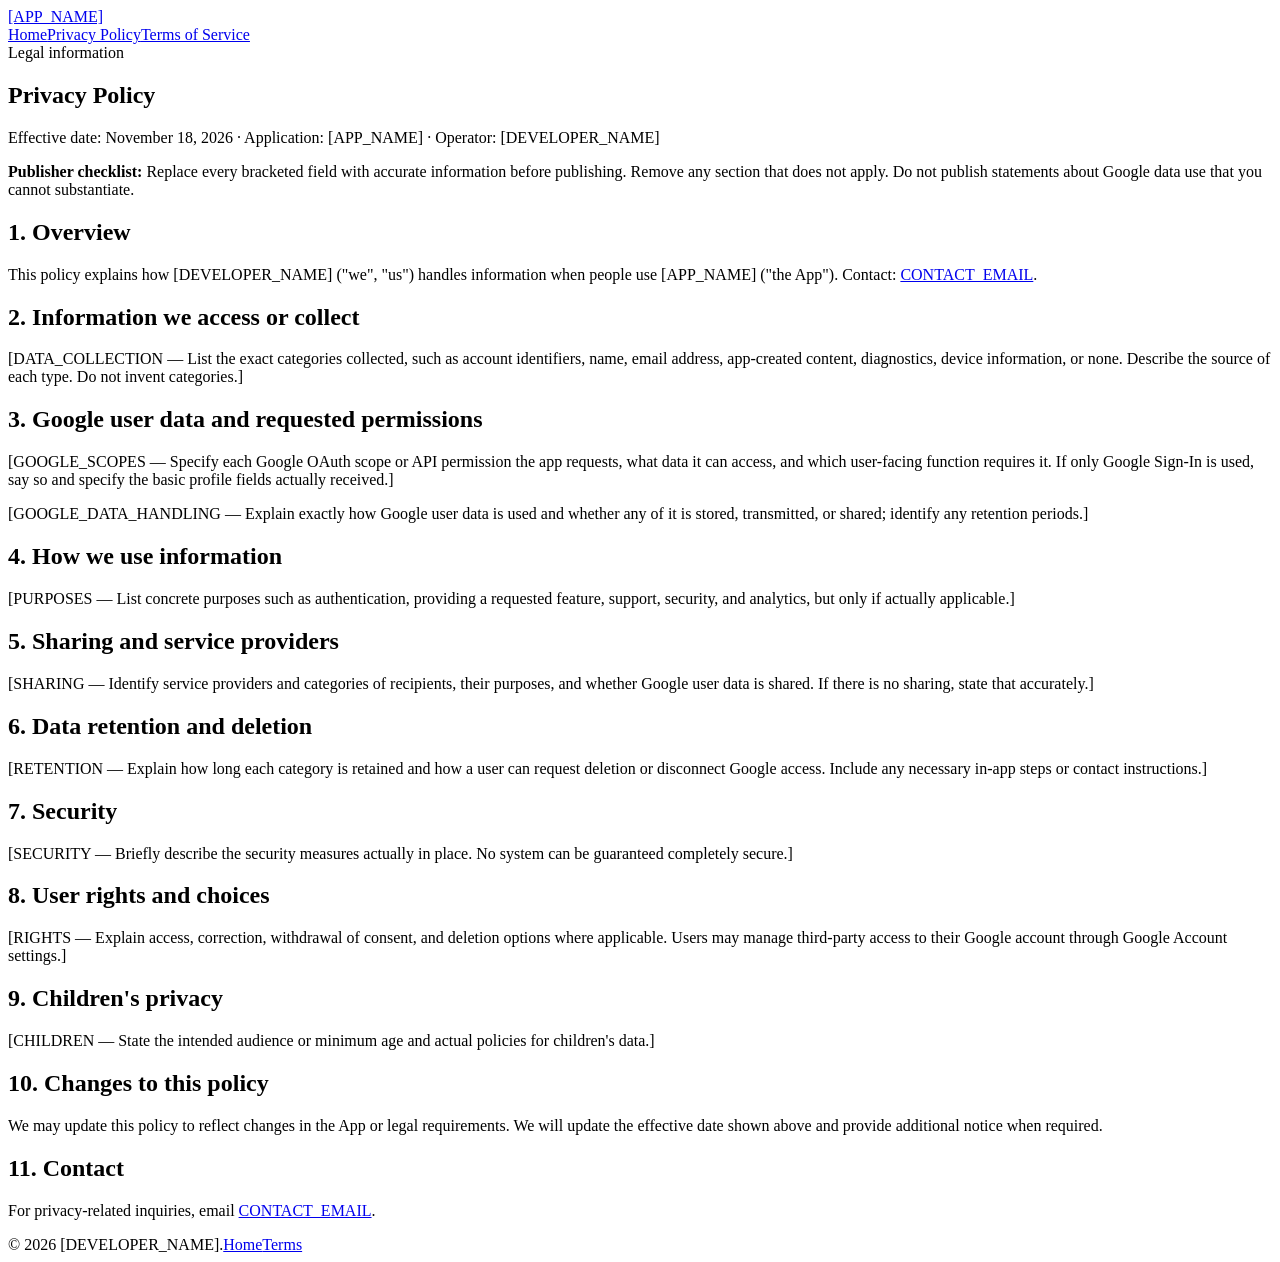
==== privacy.html @ 818016ea "Add privacy.html for OAuth legal pages" ====
<!doctype html>
<html lang="en"><head><meta charset="utf-8"><meta name="viewport" content="width=device-width, initial-scale=1"><meta name="description" content="Privacy Policy for [APP_NAME]."><title>Privacy Policy — [APP_NAME]</title><link rel="stylesheet" href="style.css"></head>
<body><header class="top"><div class="wrap"><a class="brand" href="./">[APP_NAME]</a><nav class="nav" aria-label="Main navigation"><a href="./">Home</a><a href="privacy.html" aria-current="page">Privacy Policy</a><a href="terms.html">Terms of Service</a></nav></div></header>
<main class="wrap"><article class="surface"><div class="kicker">Legal information</div><h1>Privacy Policy</h1><p class="meta">Effective date: November 18, 2026 · Application: [APP_NAME] · Operator: [DEVELOPER_NAME]</p><div class="note"><strong>Publisher checklist:</strong> Replace every bracketed field with accurate information before publishing. Remove any section that does not apply. Do not publish statements about Google data use that you cannot substantiate.</div>
<h2>1. Overview</h2><p>This policy explains how [DEVELOPER_NAME] ("we", "us") handles information when people use [APP_NAME] ("the App"). Contact: <a href="mailto:CONTACT_EMAIL">CONTACT_EMAIL</a>.</p>
<h2>2. Information we access or collect</h2><p>[DATA_COLLECTION — List the exact categories collected, such as account identifiers, name, email address, app-created content, diagnostics, device information, or none. Describe the source of each type. Do not invent categories.]</p>
<h2>3. Google user data and requested permissions</h2><p>[GOOGLE_SCOPES — Specify each Google OAuth scope or API permission the app requests, what data it can access, and which user-facing function requires it. If only Google Sign-In is used, say so and specify the basic profile fields actually received.]</p><p>[GOOGLE_DATA_HANDLING — Explain exactly how Google user data is used and whether any of it is stored, transmitted, or shared; identify any retention periods.]</p>
<h2>4. How we use information</h2><p>[PURPOSES — List concrete purposes such as authentication, providing a requested feature, support, security, and analytics, but only if actually applicable.]</p>
<h2>5. Sharing and service providers</h2><p>[SHARING — Identify service providers and categories of recipients, their purposes, and whether Google user data is shared. If there is no sharing, state that accurately.]</p>
<h2>6. Data retention and deletion</h2><p>[RETENTION — Explain how long each category is retained and how a user can request deletion or disconnect Google access. Include any necessary in-app steps or contact instructions.]</p>
<h2>7. Security</h2><p>[SECURITY — Briefly describe the security measures actually in place. No system can be guaranteed completely secure.]</p>
<h2>8. User rights and choices</h2><p>[RIGHTS — Explain access, correction, withdrawal of consent, and deletion options where applicable. Users may manage third-party access to their Google account through Google Account settings.]</p>
<h2>9. Children's privacy</h2><p>[CHILDREN — State the intended audience or minimum age and actual policies for children's data.]</p>
<h2>10. Changes to this policy</h2><p>We may update this policy to reflect changes in the App or legal requirements. We will update the effective date shown above and provide additional notice when required.</p>
<h2>11. Contact</h2><p>For privacy-related inquiries, email <a href="mailto:CONTACT_EMAIL">CONTACT_EMAIL</a>.</p></article></main>
<footer><div class="wrap"><span>© 2026 [DEVELOPER_NAME].</span><span><a href="./">Home</a><a href="terms.html">Terms</a></span></div></footer></body></html>
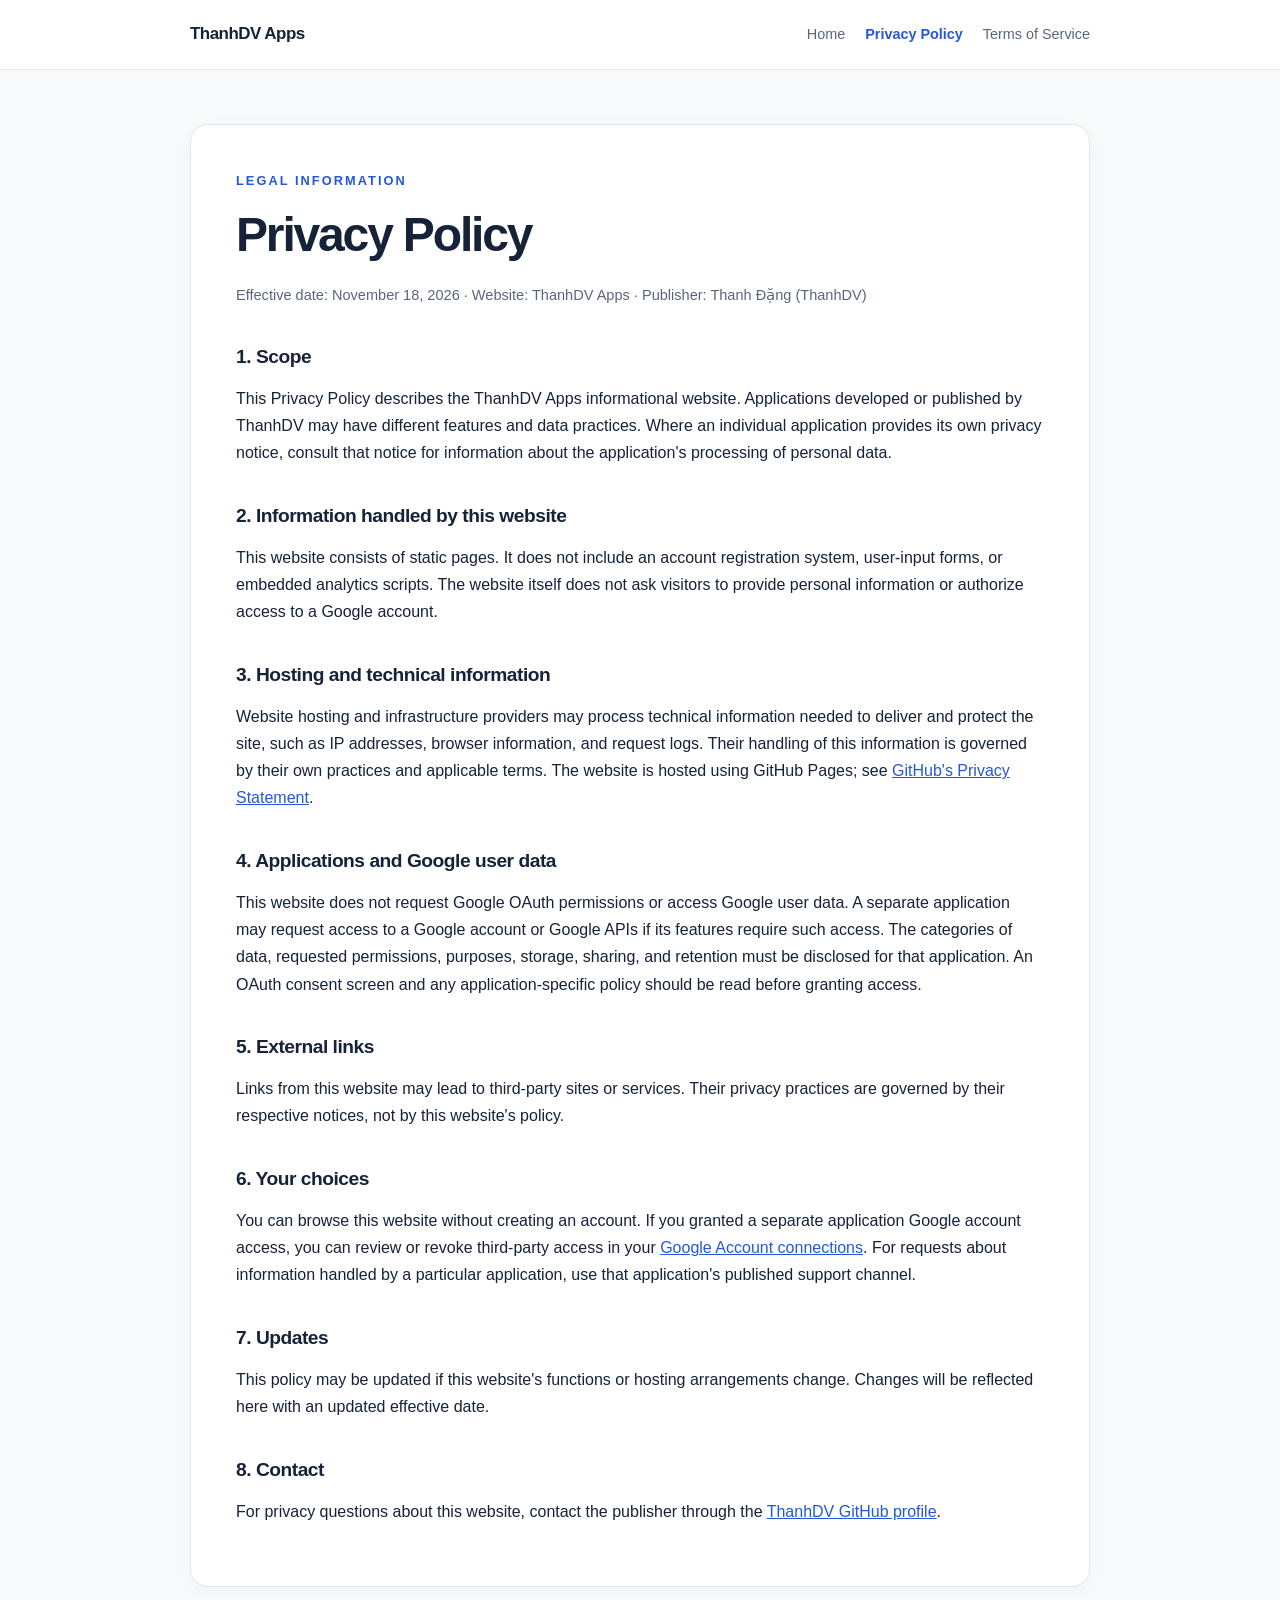
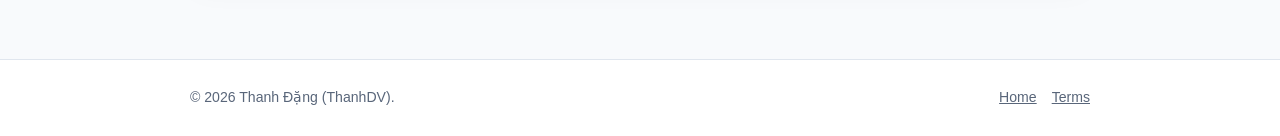
==== commit 5948cd23: "Replace starter placeholders in privacy.html" ====
--- a/privacy.html
+++ b/privacy.html
@@ -1,16 +1,13 @@
 <!doctype html>
-<html lang="en"><head><meta charset="utf-8"><meta name="viewport" content="width=device-width, initial-scale=1"><meta name="description" content="Privacy Policy for [APP_NAME]."><title>Privacy Policy — [APP_NAME]</title><link rel="stylesheet" href="style.css"></head>
-<body><header class="top"><div class="wrap"><a class="brand" href="./">[APP_NAME]</a><nav class="nav" aria-label="Main navigation"><a href="./">Home</a><a href="privacy.html" aria-current="page">Privacy Policy</a><a href="terms.html">Terms of Service</a></nav></div></header>
-<main class="wrap"><article class="surface"><div class="kicker">Legal information</div><h1>Privacy Policy</h1><p class="meta">Effective date: November 18, 2026 · Application: [APP_NAME] · Operator: [DEVELOPER_NAME]</p><div class="note"><strong>Publisher checklist:</strong> Replace every bracketed field with accurate information before publishing. Remove any section that does not apply. Do not publish statements about Google data use that you cannot substantiate.</div>
-<h2>1. Overview</h2><p>This policy explains how [DEVELOPER_NAME] ("we", "us") handles information when people use [APP_NAME] ("the App"). Contact: <a href="mailto:CONTACT_EMAIL">CONTACT_EMAIL</a>.</p>
-<h2>2. Information we access or collect</h2><p>[DATA_COLLECTION — List the exact categories collected, such as account identifiers, name, email address, app-created content, diagnostics, device information, or none. Describe the source of each type. Do not invent categories.]</p>
-<h2>3. Google user data and requested permissions</h2><p>[GOOGLE_SCOPES — Specify each Google OAuth scope or API permission the app requests, what data it can access, and which user-facing function requires it. If only Google Sign-In is used, say so and specify the basic profile fields actually received.]</p><p>[GOOGLE_DATA_HANDLING — Explain exactly how Google user data is used and whether any of it is stored, transmitted, or shared; identify any retention periods.]</p>
-<h2>4. How we use information</h2><p>[PURPOSES — List concrete purposes such as authentication, providing a requested feature, support, security, and analytics, but only if actually applicable.]</p>
-<h2>5. Sharing and service providers</h2><p>[SHARING — Identify service providers and categories of recipients, their purposes, and whether Google user data is shared. If there is no sharing, state that accurately.]</p>
-<h2>6. Data retention and deletion</h2><p>[RETENTION — Explain how long each category is retained and how a user can request deletion or disconnect Google access. Include any necessary in-app steps or contact instructions.]</p>
-<h2>7. Security</h2><p>[SECURITY — Briefly describe the security measures actually in place. No system can be guaranteed completely secure.]</p>
-<h2>8. User rights and choices</h2><p>[RIGHTS — Explain access, correction, withdrawal of consent, and deletion options where applicable. Users may manage third-party access to their Google account through Google Account settings.]</p>
-<h2>9. Children's privacy</h2><p>[CHILDREN — State the intended audience or minimum age and actual policies for children's data.]</p>
-<h2>10. Changes to this policy</h2><p>We may update this policy to reflect changes in the App or legal requirements. We will update the effective date shown above and provide additional notice when required.</p>
-<h2>11. Contact</h2><p>For privacy-related inquiries, email <a href="mailto:CONTACT_EMAIL">CONTACT_EMAIL</a>.</p></article></main>
-<footer><div class="wrap"><span>© 2026 [DEVELOPER_NAME].</span><span><a href="./">Home</a><a href="terms.html">Terms</a></span></div></footer></body></html>+<html lang="en"><head><meta charset="utf-8"><meta name="viewport" content="width=device-width, initial-scale=1"><meta name="description" content="Privacy Policy for the ThanhDV Apps informational website."><title>Privacy Policy — ThanhDV Apps</title><link rel="stylesheet" href="style.css"></head>
+<body><header class="top"><div class="wrap"><a class="brand" href="./">ThanhDV Apps</a><nav class="nav" aria-label="Main navigation"><a href="./">Home</a><a href="privacy.html" aria-current="page">Privacy Policy</a><a href="terms.html">Terms of Service</a></nav></div></header>
+<main class="wrap"><article class="surface"><div class="kicker">Legal information</div><h1>Privacy Policy</h1><p class="meta">Effective date: November 18, 2026 · Website: ThanhDV Apps · Publisher: Thanh Đặng (ThanhDV)</p>
+<h2>1. Scope</h2><p>This Privacy Policy describes the ThanhDV Apps informational website. Applications developed or published by ThanhDV may have different features and data practices. Where an individual application provides its own privacy notice, consult that notice for information about the application's processing of personal data.</p>
+<h2>2. Information handled by this website</h2><p>This website consists of static pages. It does not include an account registration system, user-input forms, or embedded analytics scripts. The website itself does not ask visitors to provide personal information or authorize access to a Google account.</p>
+<h2>3. Hosting and technical information</h2><p>Website hosting and infrastructure providers may process technical information needed to deliver and protect the site, such as IP addresses, browser information, and request logs. Their handling of this information is governed by their own practices and applicable terms. The website is hosted using GitHub Pages; see <a href="https://docs.github.com/en/site-policy/privacy-policies/github-general-privacy-statement">GitHub's Privacy Statement</a>.</p>
+<h2>4. Applications and Google user data</h2><p>This website does not request Google OAuth permissions or access Google user data. A separate application may request access to a Google account or Google APIs if its features require such access. The categories of data, requested permissions, purposes, storage, sharing, and retention must be disclosed for that application. An OAuth consent screen and any application-specific policy should be read before granting access.</p>
+<h2>5. External links</h2><p>Links from this website may lead to third-party sites or services. Their privacy practices are governed by their respective notices, not by this website's policy.</p>
+<h2>6. Your choices</h2><p>You can browse this website without creating an account. If you granted a separate application Google account access, you can review or revoke third-party access in your <a href="https://myaccount.google.com/connections">Google Account connections</a>. For requests about information handled by a particular application, use that application's published support channel.</p>
+<h2>7. Updates</h2><p>This policy may be updated if this website's functions or hosting arrangements change. Changes will be reflected here with an updated effective date.</p>
+<h2>8. Contact</h2><p>For privacy questions about this website, contact the publisher through the <a href="https://github.com/ThanhDV143">ThanhDV GitHub profile</a>.</p></article></main>
+<footer><div class="wrap"><span>© 2026 Thanh Đặng (ThanhDV).</span><span><a href="./">Home</a><a href="terms.html">Terms</a></span></div></footer></body></html>
--- a/style.css
+++ b/style.css
@@ -0,0 +1,2 @@
+:root{color-scheme:light;--bg:#f8fafc;--card:#fff;--ink:#152238;--muted:#59667a;--border:#e0e6ee;--accent:#2457dc;--accent-quiet:#eef3ff}
+*{box-sizing:border-box}html{scroll-behavior:smooth}body{margin:0;background:var(--bg);color:var(--ink);font:16px/1.7 -apple-system,BlinkMacSystemFont,"Segoe UI",Roboto,Arial,sans-serif}a{color:var(--accent)}a:hover{text-decoration-thickness:2px}.wrap{width:min(900px,calc(100% - 40px));margin-inline:auto}.top{background:#fff;border-bottom:1px solid var(--border)}.top .wrap{display:flex;align-items:center;justify-content:space-between;gap:18px;padding-block:20px}.brand{color:var(--ink);font-size:1.06rem;font-weight:800;letter-spacing:-.03em;text-decoration:none}.nav{display:flex;gap:20px;flex-wrap:wrap}.nav a{font-size:.9rem;color:var(--muted);text-decoration:none}.nav a[aria-current="page"]{font-weight:700;color:var(--accent)}main{padding-block:54px 72px}.kicker{font-size:.8rem;text-transform:uppercase;font-weight:700;letter-spacing:.16em;color:var(--accent)}h1{letter-spacing:-.045em;font-size:clamp(2rem,5vw,3rem);line-height:1.2;margin:.3em 0 .4em}h2{font-size:1.2rem;letter-spacing:-.025em;margin:2.1rem 0 .5rem}h3{font-size:1rem;margin:1.25rem 0 .35rem}p{margin:.7rem 0 1rem}.lead{font-size:1.15rem;color:var(--muted);max-width:65ch}.surface{background:var(--card);border:1px solid var(--border);border-radius:18px;padding:clamp(22px,4vw,45px);box-shadow:0 5px 28px rgba(20,37,72,.035)}.button{display:inline-block;padding:10px 17px;border-radius:10px;text-decoration:none;background:var(--accent);color:white;font-weight:700}.soft{display:inline-block;background:var(--accent-quiet);padding:4px 9px;border-radius:8px}.meta{color:var(--muted);font-size:.91rem}.note{border-left:3px solid var(--accent);background:var(--accent-quiet);padding:12px 18px;border-radius:0 10px 10px 0;margin:20px 0}.cards{display:grid;grid-template-columns:repeat(2,1fr);gap:16px;margin-top:28px}.tile{padding:24px;background:#fff;border:1px solid var(--border);border-radius:14px;text-decoration:none}.tile h2{margin:0;color:var(--ink)}.tile p{margin:.5rem 0 0;color:var(--muted)}ul{padding-left:24px}footer{border-top:1px solid var(--border);background:#fff;color:var(--muted);font-size:.88rem}footer .wrap{padding:26px 0;display:flex;justify-content:space-between;gap:16px;flex-wrap:wrap}footer a{margin-left:15px;color:var(--muted)}@media(max-width:620px){.top .wrap{align-items:flex-start;flex-direction:column;gap:8px}.nav{gap:16px}main{padding-top:30px}.cards{grid-template-columns:1fr}}
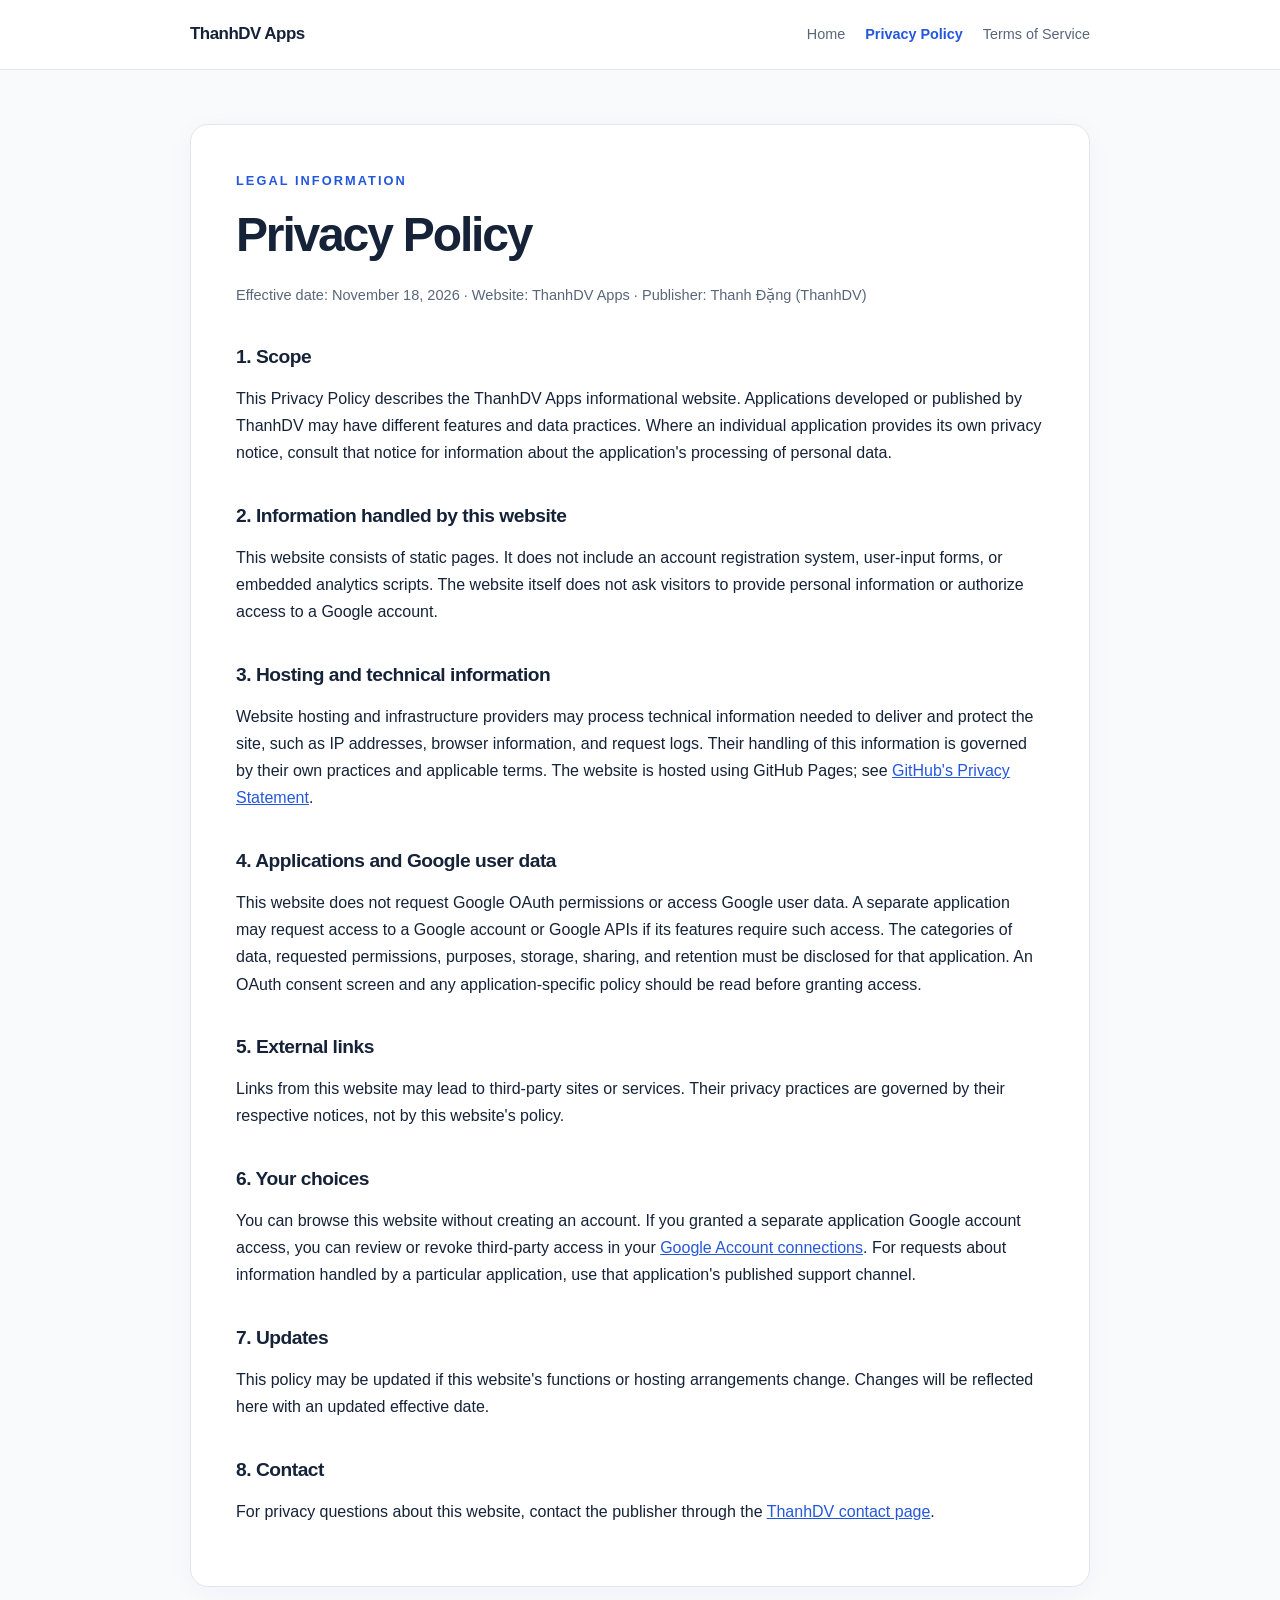
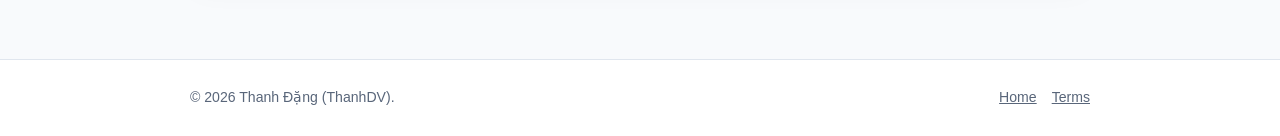
==== commit 31c5c7fb: "Point Contact link to me.thanhdv.com" ====
--- a/privacy.html
+++ b/privacy.html
@@ -9,5 +9,5 @@
 <h2>5. External links</h2><p>Links from this website may lead to third-party sites or services. Their privacy practices are governed by their respective notices, not by this website's policy.</p>
 <h2>6. Your choices</h2><p>You can browse this website without creating an account. If you granted a separate application Google account access, you can review or revoke third-party access in your <a href="https://myaccount.google.com/connections">Google Account connections</a>. For requests about information handled by a particular application, use that application's published support channel.</p>
 <h2>7. Updates</h2><p>This policy may be updated if this website's functions or hosting arrangements change. Changes will be reflected here with an updated effective date.</p>
-<h2>8. Contact</h2><p>For privacy questions about this website, contact the publisher through the <a href="https://github.com/ThanhDV143">ThanhDV GitHub profile</a>.</p></article></main>
+<h2>8. Contact</h2><p>For privacy questions about this website, contact the publisher through the <a href="https://me.thanhdv.com">ThanhDV contact page</a>.</p></article></main>
 <footer><div class="wrap"><span>© 2026 Thanh Đặng (ThanhDV).</span><span><a href="./">Home</a><a href="terms.html">Terms</a></span></div></footer></body></html>
